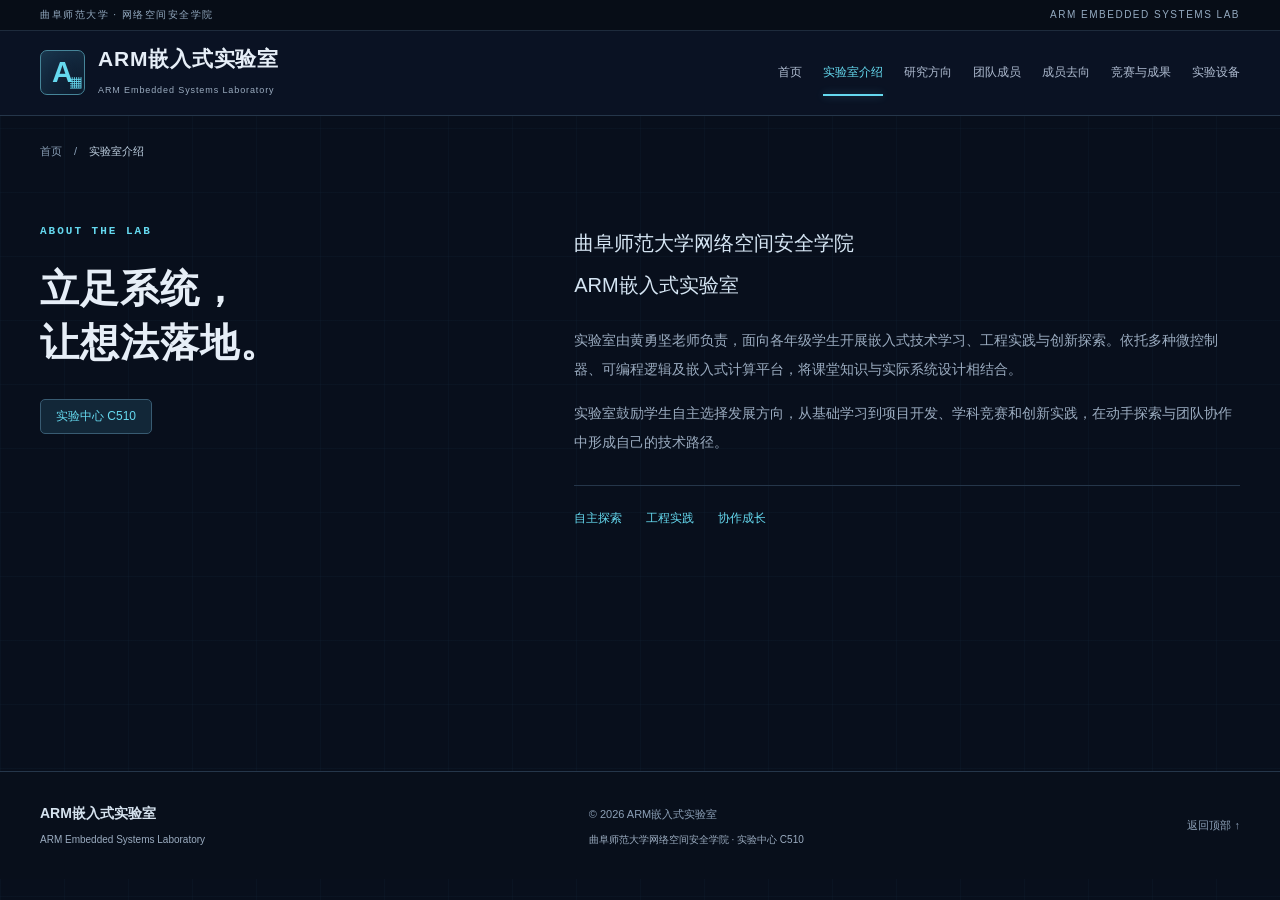
==== about.html @ e91c6789 "Add files via upload" ====
<!DOCTYPE html>

<html lang="zh-CN">
<head>
<meta charset="utf-8"/>
<meta content="width=device-width,initial-scale=1" name="viewport"/>
<meta content="曲阜师范大学网络空间安全学院 ARM嵌入式实验室 · 实验室介绍 · 实验中心 C510" name="description"/>
<title>实验室介绍 · ARM嵌入式实验室</title>
<link href="theme.css" rel="stylesheet"/>
<script defer="" src="script.js"></script>
</head>
<body class="page-about">
<a class="skip" href="#main">跳转到主要内容</a>
<div class="topbar">
<div class="container">
<span>曲阜师范大学 · 网络空间安全学院</span>
<span>ARM EMBEDDED SYSTEMS LAB</span>
</div>
</div>
<header>
<div class="container header-inner">
<a aria-label="ARM嵌入式实验室首页" class="brand" href="index.html">
<span aria-hidden="true" class="logo">A<span>▦</span></span>
<span>
<strong>ARM嵌入式实验室</strong>
<small>ARM Embedded Systems Laboratory</small>
</span>
</a>
<button aria-controls="nav" aria-expanded="false" class="menu-toggle">菜单 <span aria-hidden="true">☰</span></button>
<nav aria-label="主导航" id="nav">
<a href="index.html">首页</a>
<a aria-current="page" class="active" href="about.html">实验室介绍</a>
<a href="research.html">研究方向</a>
<a href="team.html">团队成员</a>
<a href="destinations.html">成员去向</a>
<a href="outputs.html">竞赛与成果</a>
<a href="equipment.html">实验设备</a>
</nav>
</div>
</header>
<main id="main"><div class="page-path container"><a href="index.html">首页</a><span aria-hidden="true">/</span><span>实验室介绍</span></div><section class="section container about" id="about">
<div>
<div class="eyebrow">ABOUT THE LAB</div>
<h2>立足系统，<br/>让想法落地。</h2>
<div class="location-pill">实验中心 C510</div>
</div>
<div>
<p class="lead">曲阜师范大学网络空间安全学院<br/>ARM嵌入式实验室</p>
<p>实验室由黄勇坚老师负责，面向各年级学生开展嵌入式技术学习、工程实践与创新探索。依托多种微控制器、可编程逻辑及嵌入式计算平台，将课堂知识与实际系统设计相结合。</p>
<p>实验室鼓励学生自主选择发展方向，从基础学习到项目开发、学科竞赛和创新实践，在动手探索与团队协作中形成自己的技术路径。</p>
<div class="about-notes">
<span>自主探索</span>
<span>工程实践</span>
<span>协作成长</span>
</div>
</div>
</section></main>
<footer>
<div class="container">
<div>
<strong>ARM嵌入式实验室</strong>
<p>ARM Embedded Systems Laboratory</p>
</div>
<div>
<span>© <span id="year">2026</span> ARM嵌入式实验室</span>
<p>曲阜师范大学网络空间安全学院 · 实验中心 C510</p>
<!-- 备案完成后，在这里添加真实备案号及 https://beian.miit.gov.cn/ 链接 -->
</div>
<a href="#main">返回顶部 ↑</a>
</div>
</footer>
</body>
</html>
---- theme.css ----
:root{color-scheme:dark;--bg:#080f1c;--surface:#101d30;--navy:#d9edf8;--blue:#65d9ef;--ink:#e6eef7;--muted:#9bacc0;--line:#25364a;--cyan:#65d9ef}
*{box-sizing:border-box}
html{scroll-behavior:smooth;scroll-padding-top:96px}
body{margin:0;background:var(--bg);color:var(--ink);font-family:"Microsoft YaHei","PingFang SC",Arial,sans-serif;line-height:1.8;background-image:linear-gradient(#16304726 1px,transparent 1px),linear-gradient(90deg,#16304726 1px,transparent 1px);background-size:64px 64px}
a{color:inherit;text-decoration:none}
button{font:inherit;cursor:pointer}
a:focus-visible,button:focus-visible{outline:2px solid var(--cyan);outline-offset:5px}
p{font-size:14px;color:var(--muted)}
h2{font-size:32px;line-height:1.4;font-weight:600;letter-spacing:1px;margin:12px 0 20px}
h3{font-size:20px;line-height:1.5;font-weight:600}
.container{max-width:1200px;width:calc(100% - 80px);margin:auto}
.topbar{background:#070d17;color:#93a9bf;border-bottom:1px solid #1e2b3c;padding:6px 0;font-size:10px;letter-spacing:1.5px}
.topbar .container{display:flex;justify-content:space-between}
header{position:sticky;top:0;z-index:20;background:#0b1424f2;backdrop-filter:blur(16px);border-bottom:1px solid var(--line)}
.header-inner{display:flex;align-items:center;justify-content:space-between;gap:24px;min-height:84px}
.brand{display:flex;align-items:center;gap:13px;flex-shrink:0}
.brand strong{font-size:21px;display:block;line-height:1.5;letter-spacing:.8px}
.brand small{font-size:9px;letter-spacing:.9px;color:var(--muted)}
.logo{width:45px;height:45px;position:relative;display:grid;place-items:center;font:700 29px Arial;color:var(--cyan);border:1px solid #468599;border-radius:7px;background:linear-gradient(145deg,#18324a,#0b1628);box-shadow:inset 0 0 18px #65d9ef0a}
.logo span{position:absolute;right:3px;bottom:3px;font-size:11px}
.header-inner nav{display:flex;gap:21px;align-items:center;min-height:84px;font-size:12px}
.header-inner nav a{position:relative;display:flex;align-items:center;min-height:84px;white-space:nowrap;color:#aebbd0;transition:color .2s}
.header-inner nav a:hover,.header-inner nav a.active{color:var(--cyan)}
.header-inner nav a.active:after{content:"";height:2px;background:var(--cyan);position:absolute;bottom:19px;left:0;right:0;box-shadow:0 0 8px #65d9ef55}
.menu-toggle{display:none;background:#102033;border:1px solid #31445a;color:var(--ink);border-radius:6px;padding:7px 12px;font-size:12px}
main{min-height:calc(100vh - 245px)}
.eyebrow,.portal-code{font-family:Consolas,"Courier New",monospace;color:var(--cyan);font-size:11px;letter-spacing:2px;font-weight:600}
.hero{position:relative;overflow:hidden;background:radial-gradient(ellipse at 85% 40%,#14385666,transparent 65%),linear-gradient(120deg,#0a1323dd,#0c1a2c88);border-bottom:1px solid var(--line)}
.hero-inner{display:grid;grid-template-columns:1fr 1fr;gap:50px;align-items:center;padding-top:65px;padding-bottom:60px}
.hero h1{font-size:clamp(32px,3.5vw,48px);letter-spacing:1.5px;line-height:1.5;margin:22px 0;color:#eef6fc}
.hero-copy>p{color:#9ad6e4;font-size:18px;margin:0 0 12px}
.hero-description{font-size:14px;color:var(--muted)}
.actions{display:flex;gap:28px;align-items:center;margin-top:30px}
.button{display:inline-flex;align-items:center;gap:26px;color:#081623;background:var(--cyan);padding:11px 20px;border:1px solid var(--cyan);border-radius:5px;font-size:13px;font-weight:600;transition:background .2s,box-shadow .2s}
.button:hover{background:#9eecf8;box-shadow:0 0 25px #65d9ef22}
.text-link{color:var(--cyan);font-size:13px}
.hero-highlights{display:flex;gap:34px;padding-top:24px;border-top:1px solid var(--line);margin-top:32px}
.hero-highlights>div,.hero-highlights>a{display:flex;flex-direction:column}
.hero-highlights strong{font:600 24px/1.5 Consolas,Arial,sans-serif;color:#e4f2fb;letter-spacing:1px}
.hero-highlights strong span{font-size:11px;margin-left:5px;font-weight:400;color:var(--muted)}
.hero-highlights>*>span{font-size:11px;color:var(--muted)}
.hero-highlights a:hover strong{color:var(--cyan)}
.chip-art{padding:22px 14px 20px;border:1px solid #2d4d66;border-radius:14px;background:linear-gradient(150deg,#12283d99,#091627cc);position:relative;box-shadow:0 18px 80px #0003}
.chip-art:before,.chip-art:after{content:"";position:absolute;width:32px;height:32px;border-color:var(--cyan);border-style:solid;pointer-events:none}
.chip-art:before{top:-1px;left:-1px;border-width:2px 0 0 2px;border-radius:14px 0 0 0}
.chip-art:after{bottom:-1px;right:-1px;border-width:0 2px 2px 0;border-radius:0 0 14px 0}
.system-label{display:flex;gap:9px;align-items:center;color:#9fc8dc;font:10px Consolas,monospace;letter-spacing:2px;padding:0 12px}
.signal-dot{width:6px;height:6px;background:var(--cyan);border-radius:50%;box-shadow:0 0 10px #65d9ef88}
.chip-art svg{display:block;width:100%;height:auto}
.chip-art svg>rect:first-of-type{opacity:.12}
.chip-art svg>g[fill="none"]{stroke:#4895ae;opacity:.75}
.chip-art svg>g[fill="#edf5fc"]{fill:#102b40;stroke:#65d9ef}
.chip-art svg>g[fill="#3c688b"]{fill:#9abed0}
.chip-art svg>rect[fill="#c7dceb"]{fill:#28516b}
.art-caption{display:block;text-align:center;color:#95b3c8;font-size:11px;letter-spacing:2px}
.home-overview{padding:44px 0 55px}
.section-heading{display:flex;justify-content:space-between;align-items:end;gap:24px;margin-bottom:28px}
.section-heading h2{margin-bottom:0}
.section-heading p{font-size:12px;margin:0 0 4px}
.portal-grid{display:grid;grid-template-columns:repeat(3,minmax(0,1fr));gap:16px}
.portal-card{display:block;background:linear-gradient(125deg,#122137,#0e1a2b);border:1px solid var(--line);padding:21px 24px;border-radius:8px;transition:border-color .2s,background .2s}
.portal-card:hover{border-color:#4a91a7;background:#15293e}
.portal-code{font-size:10px;letter-spacing:1.6px;color:#86a9c4}
.portal-card h3{font-size:18px;margin:12px 0 8px;display:flex;justify-content:space-between}
.portal-card h3 span{color:var(--cyan);font-size:16px}
.portal-card p{font-size:12px;margin:0}
.page-path{display:flex;gap:12px;align-items:center;padding-top:26px;font-size:11px;color:#8ba0b7}
.page-path a:hover{color:var(--cyan)}
.page-path>span:last-child{color:#bfd0e1}
.section{padding:38px 0 60px}
.about{display:grid;grid-template-columns:1fr 1.45fr;gap:75px;padding-top:60px;padding-bottom:90px}
.about h2{font-size:39px;margin:20px 0 28px}
.about .lead{font-size:20px;color:#d5e5f3;margin-top:0}
.about p{line-height:2.1}
.location-pill{display:inline-block;font-size:12px;color:var(--cyan);border:1px solid #385b72;padding:6px 15px;border-radius:5px;background:#122738}
.about-notes{display:flex;gap:24px;border-top:1px solid var(--line);padding-top:22px;margin-top:28px;font-size:12px;color:var(--cyan)}
.research-grid,.equipment-grid{display:grid;grid-template-columns:repeat(3,minmax(0,1fr));gap:22px}
.research-grid article,.equipment-grid article{position:relative;background:linear-gradient(145deg,#122238,#0e1b2d);border:1px solid var(--line);border-radius:10px;padding:30px;overflow:hidden}
.research-grid article{border-top:2px solid #459db5}
.number{position:absolute;right:25px;top:25px;color:#8298af;font:12px Consolas,monospace}
.symbol{color:var(--cyan);font-size:39px;margin-bottom:28px}
.research-grid h3{font-size:20px;margin:0 0 16px}
.research-grid p{font-size:14px;min-height:85px}
.tags{border-top:1px solid var(--line);padding-top:20px;margin-top:26px;font:10px/1.7 Consolas,monospace;letter-spacing:.8px;color:#8db9cd}
.team-grid{display:grid;grid-template-columns:1fr 1fr;gap:20px}
.team-grid article{display:flex;align-items:center;gap:20px;padding:24px;background:#111f32;border:1px solid var(--line);border-radius:9px}
.avatar{display:grid;place-items:center;width:60px;min-width:60px;height:64px;border:1px solid #36566b;background:#163146;color:var(--cyan);font-size:23px;border-radius:6px}
.team-grid h3{font-size:18px;margin:0 0 6px}
.team-grid p{font-size:12px;margin:0}
.member-roster{margin-top:32px}
.roster-heading{display:flex;justify-content:space-between;align-items:center;gap:20px;margin-bottom:20px}
.roster-heading h3{font-size:23px;margin:0 0 5px}
.roster-heading p{font-size:12px;margin:0}
.roster-heading>span,.destinations-intro>span{font-size:11px;color:var(--cyan);white-space:nowrap;padding:6px 13px;border:1px solid #365469;border-radius:20px;background:#112637}
.roster-list{border:1px solid var(--line);border-radius:10px;overflow:hidden;background:#0e1b2b}
.member-cohort{display:grid;grid-template-columns:125px minmax(0,1fr);gap:26px;align-items:center;padding:21px 26px;border-bottom:1px solid var(--line)}
.member-cohort:last-child{border-bottom:0}
.member-cohort:nth-child(odd){background:#122033}
.member-year{border-right:1px solid #304459}
.member-year h4{font:600 25px/1.3 Consolas,Arial,sans-serif;color:#d6e8f6;letter-spacing:1px;margin:0 0 5px}
.member-year h4 span{font-size:11px;font-weight:400;margin-left:7px;color:#9eb4c7}
.member-year>span{font-size:10px;color:var(--muted)}
.member-names{list-style:none;display:flex;flex-wrap:wrap;gap:9px;margin:0;padding:0}
.member-names li{font-size:13px;line-height:1.6;letter-spacing:1px;padding:7px 15px;min-width:84px;text-align:center;background:#182b40;border:1px solid #30485e;border-radius:5px;color:#dae7f3}
.growth-note{margin-top:24px;background:#102337;border-left:2px solid #65d9ef;border-radius:0 8px 8px 0;padding:18px 24px}
.growth-note strong{font-size:15px;color:#c5e7f0}
.growth-note p{font-size:12px;margin:8px 0 0}
.destinations-intro{display:flex;justify-content:space-between;align-items:center;gap:24px;margin-bottom:28px}
.destinations-intro p{max-width:660px;font-size:13px;margin:0}
.cohort-grid{display:grid;grid-template-columns:repeat(3,minmax(0,1fr));gap:22px;align-items:start}
.cohort{border:1px solid #2c445a;border-radius:10px;background:#101f31;overflow:hidden}
.cohort-heading{display:flex;justify-content:space-between;align-items:center;padding:24px;background:linear-gradient(120deg,#17384e,#13283b);border-bottom:1px solid #345368}
.cohort-heading h3{font:600 30px/1.3 Consolas,Arial,sans-serif;margin:0;color:#d6f2fa}
.cohort-heading h3 span{font-size:12px;margin-left:8px;font-weight:400}
.cohort-heading>span{font-size:10px;color:#a4c6d6}
.destination-list{margin:0;padding:0 24px}
.destination-list>div{padding:21px 0;border-bottom:1px solid var(--line)}
.destination-list>div:last-child{border:0}
.destination-list dt{font-size:17px;font-weight:600;letter-spacing:1px}
.destination-list dd{margin:7px 0 0;display:flex;align-items:baseline;gap:10px;font-size:13px;color:#a6c4d8;overflow-wrap:anywhere}
.destination-mark{color:var(--cyan);font-size:16px}
.destinations-footer{display:flex;align-items:center;gap:16px;padding-top:27px}
.destinations-footer p{font-size:12px;margin:0}
.destinations-footer a{margin-left:auto;font-size:12px;color:var(--cyan)}
.journey-line{width:36px;height:2px;background:#65d9ef}
.filters{display:flex;flex-wrap:wrap;gap:10px;margin:24px 0}
.filters button{border:1px solid #344a61;background:#101e30;color:#a6b8cd;border-radius:5px;padding:7px 18px;font-size:12px}
.filters button:hover{border-color:#65d9ef;color:var(--cyan)}
.filters button.selected{background:#65d9ef;color:#0a1926;border-color:#65d9ef}
.work-list{border:1px solid var(--line);border-radius:10px;overflow:hidden;background:#101e30}
.work-list article{display:grid;grid-template-columns:100px minmax(0,1fr) auto;align-items:center;gap:20px;padding:22px 24px;border-bottom:1px solid var(--line)}
.work-list article:last-child{border-bottom:0}
.work-list article[hidden]{display:none}
.work-list article:hover{background:#13263a}
.work-label{font-size:11px;color:#87bdcd;letter-spacing:1px}
.work-list h3{font-size:16px;margin:0}
.work-list p{font-size:12px;margin:6px 0 0}
.award{font-size:11px;color:#8de3f2;background:#153347;border:1px solid #2c5367;padding:5px 10px;border-radius:4px;white-space:nowrap}
.equipment-code{font:600 12px Consolas,monospace;letter-spacing:3px;color:var(--cyan)}
.equipment-grid h3{margin-top:24px}
.equipment-grid p{font-size:13px;min-height:60px}
.device-tags{display:flex;flex-wrap:wrap;gap:8px;margin-top:24px}
.device-tags span{font-size:11px;color:#a2d1e1;background:#193348;padding:4px 10px;border:1px solid #2f4d63;border-radius:4px}
footer{background:#080f1b;border-top:1px solid var(--line);padding:27px 0;color:#8ca0b7}
footer .container{display:flex;justify-content:space-between;align-items:center;gap:24px}
footer strong{color:#d6e3ef;font-size:14px}
footer p{font-size:10px;margin:3px 0}
footer span,footer a{font-size:11px}
footer a:hover{color:var(--cyan)}
.skip{position:fixed;top:-60px;left:12px;z-index:100;background:var(--cyan);color:#091423;padding:8px 15px}
.skip:focus{top:10px}
@media(max-width:1200px){.container{width:calc(100% - 48px)}.header-inner nav{gap:14px;font-size:11px}.brand strong{font-size:19px}.header-inner{gap:18px}}
@media(max-width:1100px){
    .menu-toggle{display:block;flex-shrink:0}
    .header-inner{min-height:76px}
    .header-inner nav{display:none;position:absolute;top:76px;left:0;right:0;min-height:0;flex-direction:column;align-items:stretch;padding:12px 24px;gap:0;background:#0d1a2b;border-bottom:1px solid #34465b;box-shadow:0 16px 25px #0004;font-size:13px}
    .header-inner nav.open{display:flex}
    .header-inner nav a{min-height:0;padding:11px 0}
    .header-inner nav a.active:after{right:auto;width:24px;bottom:5px}
    .hero-inner{gap:28px}.research-grid article,.equipment-grid article{padding:24px}
    .about{gap:45px}
    .work-list article{grid-template-columns:80px minmax(0,1fr)}
    .award{grid-column:2;justify-self:start}
}
@media(max-width:800px){
    .portal-grid{grid-template-columns:repeat(2,minmax(0,1fr))}
    .research-grid,.equipment-grid{grid-template-columns:1fr}
    .research-grid p,.equipment-grid p{min-height:0}
    .symbol{margin-bottom:15px}
    .cohort-grid{gap:14px}.cohort-heading{padding:20px 16px}.cohort-heading h3{font-size:25px}.destination-list{padding:0 16px}
    .destinations-intro{flex-direction:column;align-items:start;gap:14px}
    .team-grid{grid-template-columns:1fr}
}
@media(max-width:640px){
    .container{width:calc(100% - 36px)}
    .topbar .container>span:last-child{display:none}
    .topbar{font-size:9px;letter-spacing:.5px}
    .brand strong{font-size:17px}.brand small{font-size:8px;letter-spacing:.2px}.brand{gap:10px}.logo{width:38px;height:40px;font-size:25px}
    .header-inner{gap:10px;min-height:72px}.header-inner nav{top:72px}
    .hero-inner{grid-template-columns:1fr;gap:32px;padding:36px 0}
    .hero h1{font-size:32px}.hero-copy>.eyebrow{font-size:10px;letter-spacing:1px}
    .chip-art{max-width:460px;width:100%;margin:auto;padding-top:18px}
    .chip-art svg{max-height:270px}
    .hero-highlights{gap:30px;margin-top:28px;padding-top:20px}.hero-highlights strong{font-size:22px}
    .actions{gap:20px}.button{gap:20px;padding:10px 16px}
    .home-overview{padding:32px 0 40px}
    h2{font-size:27px}.section-heading{display:block;margin-bottom:24px}.section-heading p{margin-top:12px}
    .portal-grid{gap:12px}.portal-card{padding:18px 14px}.portal-card h3{font-size:16px;margin-top:10px}.portal-code{font-size:9px;letter-spacing:.5px}.portal-card p{font-size:11px}
    .section{padding:28px 0 42px}.page-path{padding-top:20px}
    .about{grid-template-columns:1fr;gap:28px;padding-top:32px}.about h2{font-size:32px;margin:16px 0 20px}.about .lead{font-size:18px}
    .roster-heading{flex-direction:column;align-items:start;gap:12px}.roster-heading h3{font-size:22px}
    .member-cohort{grid-template-columns:1fr;gap:16px;padding:20px}
    .member-year{display:flex;align-items:baseline;justify-content:space-between;border-right:0}.member-year h4{margin:0}
    .member-names{display:grid;grid-template-columns:repeat(3,minmax(0,1fr));gap:8px}.member-names li{min-width:0;padding:7px 4px;font-size:13px}
    .team-grid article{padding:20px;gap:16px}.team-grid h3{font-size:16px}.avatar{width:50px;min-width:50px;height:56px}
    .growth-note{padding:16px 18px}
    .cohort-grid{grid-template-columns:1fr;gap:18px}.cohort-heading{padding:20px 24px}.destination-list{padding:0 24px}
    .destination-list>div{display:grid;grid-template-columns:78px minmax(0,1fr);gap:12px;align-items:baseline;padding:20px 0}.destination-list dd{margin:0}.destination-list dt{font-size:16px}
    .destinations-footer{flex-wrap:wrap;gap:10px}.destinations-footer a{width:100%;margin:5px 0 0}
    .filters{gap:7px}.filters button{padding:6px 12px}
    .work-list article{grid-template-columns:1fr;gap:10px;padding:19px 20px}.work-list h3{font-size:15px}.award{grid-column:1;white-space:normal}
    footer .container{flex-direction:column;align-items:start;gap:14px}
}
@media(max-width:360px){.portal-grid{grid-template-columns:1fr}.hero-highlights{gap:20px}.brand strong{font-size:15px}.brand small{font-size:7px}}
@media(prefers-reduced-motion:reduce){html{scroll-behavior:auto}*,*::before,*::after{transition:none!important}}
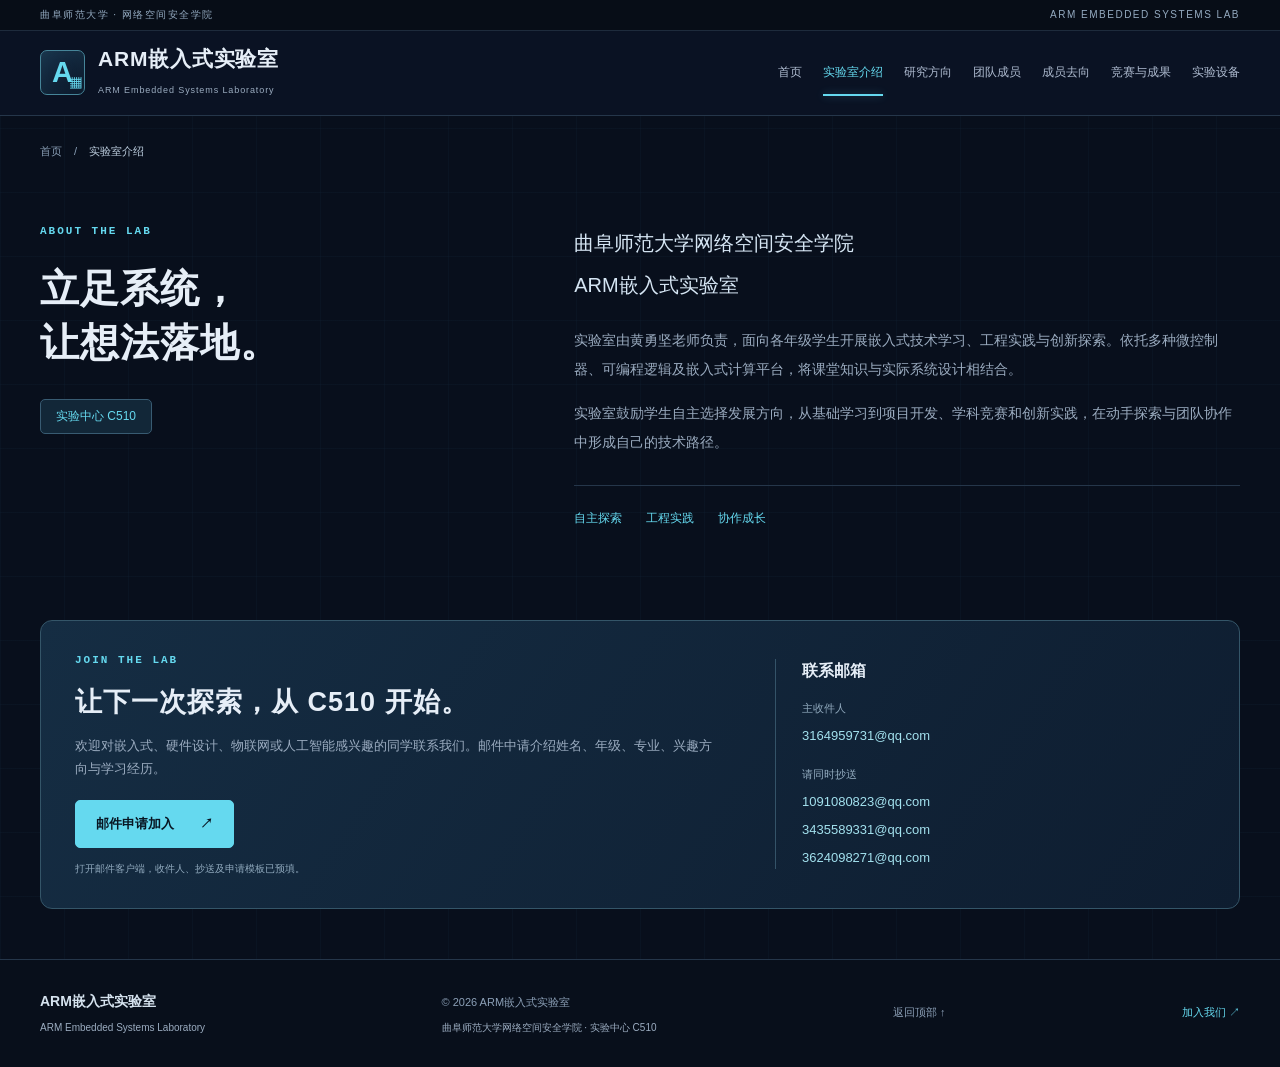
==== commit bebcf2d4: "Add files via upload" ====
--- a/about.html
+++ b/about.html
@@ -6,7 +6,7 @@
 <meta content="width=device-width,initial-scale=1" name="viewport"/>
 <meta content="曲阜师范大学网络空间安全学院 ARM嵌入式实验室 · 实验室介绍 · 实验中心 C510" name="description"/>
 <title>实验室介绍 · ARM嵌入式实验室</title>
-<link href="theme.css" rel="stylesheet"/>
+<link href="theme.css?v=20261012" rel="stylesheet"/>
 <script defer="" src="script.js"></script>
 </head>
 <body class="page-about">
@@ -54,6 +54,9 @@
 <span>协作成长</span>
 </div>
 </div>
+</section><section aria-labelledby="join-title" class="join-panel container" id="join">
+<div class="join-copy"><div class="eyebrow">JOIN THE LAB</div><h2 id="join-title">让下一次探索，从 C510 开始。</h2><p>欢迎对嵌入式、硬件设计、物联网或人工智能感兴趣的同学联系我们。邮件中请介绍姓名、年级、专业、兴趣方向与学习经历。</p><a class="button" href="mailto:3164959731@qq.com?cc=1091080823%40qq.com%2C3435589331%40qq.com%2C3624098271%40qq.com&amp;subject=ARM%E5%B5%8C%E5%85%A5%E5%BC%8F%E5%AE%9E%E9%AA%8C%E5%AE%A4%E5%8A%A0%E5%85%A5%E7%94%B3%E8%AF%B7&amp;body=%E8%80%81%E5%B8%88%E3%80%81%E5%AD%A6%E9%95%BF%E5%AD%A6%E5%A7%90%E5%A5%BD%EF%BC%81%0D%0A%0D%0A%E6%88%91%E5%B8%8C%E6%9C%9B%E5%8A%A0%E5%85%A5ARM%E5%B5%8C%E5%85%A5%E5%BC%8F%E5%AE%9E%E9%AA%8C%E5%AE%A4%E3%80%82%0D%0A%E5%A7%93%E5%90%8D%EF%BC%9A%0D%0A%E5%B9%B4%E7%BA%A7%20%2F%20%E4%B8%93%E4%B8%9A%EF%BC%9A%0D%0A%E8%81%94%E7%B3%BB%E6%96%B9%E5%BC%8F%EF%BC%9A%0D%0A%E6%84%9F%E5%85%B4%E8%B6%A3%E7%9A%84%E6%96%B9%E5%90%91%EF%BC%9A%0D%0A%E5%B7%B2%E6%9C%89%E5%9F%BA%E7%A1%80%E6%88%96%E9%A1%B9%E7%9B%AE%E7%BB%8F%E5%8E%86%EF%BC%88%E9%9B%B6%E5%9F%BA%E7%A1%80%E4%B9%9F%E5%8F%AF%E4%BB%8B%E7%BB%8D%E5%AD%A6%E4%B9%A0%E8%AE%A1%E5%88%92%EF%BC%89%EF%BC%9A%0D%0A%0D%0A%E8%B0%A2%E8%B0%A2%EF%BC%81">邮件申请加入 <span aria-hidden="true">↗</span></a><p class="join-hint">打开邮件客户端，收件人、抄送及申请模板已预填。</p></div>
+<div class="join-addresses"><h3>联系邮箱</h3><dl><div><dt>主收件人</dt><dd><a href="mailto:3164959731@qq.com">3164959731@qq.com</a></dd></div><div><dt>请同时抄送</dt><dd><a href="mailto:1091080823@qq.com">1091080823@qq.com</a><a href="mailto:3435589331@qq.com">3435589331@qq.com</a><a href="mailto:3624098271@qq.com">3624098271@qq.com</a></dd></div></dl></div>
 </section></main>
 <footer>
 <div class="container">
@@ -67,7 +70,7 @@
 <!-- 备案完成后，在这里添加真实备案号及 https://beian.miit.gov.cn/ 链接 -->
 </div>
 <a href="#main">返回顶部 ↑</a>
-</div>
+<a class="footer-join" href="about.html#join">加入我们 ↗</a></div>
 </footer>
 </body>
 </html>
--- a/theme.css
+++ b/theme.css
@@ -203,3 +203,75 @@
 }
 @media(max-width:360px){.portal-grid{grid-template-columns:1fr}.hero-highlights{gap:20px}.brand strong{font-size:15px}.brand small{font-size:7px}}
 @media(prefers-reduced-motion:reduce){html{scroll-behavior:auto}*,*::before,*::after{transition:none!important}}
+
+/* Growth data, recruitment and expandable learning resources. */
+.outcome-panel{margin:0 0 32px;padding:22px 26px;border:1px solid #345568;border-radius:10px;background:radial-gradient(ellipse at 95% 0,#1b4a5b44,transparent 70%),#101f30}
+.outcome-heading{display:flex;align-items:center;justify-content:space-between;gap:16px;margin-bottom:18px}
+.outcome-heading>span:last-child{font-size:10px;color:var(--muted)}
+.outcome-grid{display:grid;grid-template-columns:repeat(3,minmax(0,1fr))}
+.outcome-grid>div{display:flex;flex-direction:column;align-items:center;gap:6px;border-right:1px solid #2c4559}
+.outcome-grid>div:last-child{border:0}
+.outcome-grid strong{font:600 42px/1.2 Consolas,Arial,sans-serif;color:#a2effa;letter-spacing:1px}
+.outcome-grid strong span{font-size:22px;margin-left:4px;color:#69c4d9}
+.outcome-grid>div>span{font-size:13px;letter-spacing:1px;color:#d0e2ef}
+.join-panel{display:grid;grid-template-columns:1.5fr 1fr;align-items:center;gap:55px;margin-top:0;margin-bottom:50px;padding:30px 34px;border:1px solid #345568;border-radius:12px;background:linear-gradient(125deg,#152d43,#0e1d30);scroll-margin-top:95px}
+.join-panel h2{font-size:27px;margin:13px 0 12px}
+.join-copy>p{font-size:13px;margin:0 0 20px}
+.join-copy .join-hint{font-size:10px;color:#91aabe;margin:12px 0 0}
+.join-addresses{padding-left:26px;border-left:1px solid #345368;min-width:0}
+.join-addresses h3{font-size:16px;margin:0 0 16px}
+.join-addresses dl{margin:0}
+.join-addresses dl>div+div{margin-top:18px}
+.join-addresses dt{font-size:11px;color:#91aabe;margin-bottom:6px}
+.join-addresses dd{margin:0;display:flex;flex-direction:column;gap:6px}
+.join-addresses a{font:13px/1.7 Consolas,Arial,sans-serif;color:#a3e1ee;overflow-wrap:anywhere}
+.join-addresses a:hover,.event-source:hover{text-decoration:underline}
+.footer-join{color:var(--cyan);white-space:nowrap}
+.learning-list{padding-left:18px;margin:18px 0 0;font-size:12px;color:#a9bfd0;line-height:1.9}
+.learning-list li+li{margin-top:12px}
+.learning-list li::marker{color:var(--cyan)}
+.research-grid{align-items:start}
+.research-grid p{min-height:0}
+.detail-block{margin-top:36px}
+.subsection-heading{margin-bottom:20px}
+.subsection-heading h3{font-size:22px;margin:0 0 8px}
+.subsection-heading p{font-size:12px;margin:0;max-width:840px}
+.detail-grid{display:grid;grid-template-columns:repeat(2,minmax(0,1fr));gap:14px;align-items:start}
+.tech-detail{background:#101f31;border:1px solid #2c4258;border-radius:8px;overflow:hidden}
+.tech-detail[open]{border-color:#477589}
+.tech-detail summary{position:relative;cursor:pointer;padding:19px 42px 19px 22px;font-size:15px;font-weight:600;list-style:none;line-height:1.6}
+.tech-detail summary::-webkit-details-marker{display:none}
+.tech-detail summary:after{content:"+";position:absolute;right:20px;top:18px;color:var(--cyan);font:22px/1.3 Consolas,monospace}
+.tech-detail[open] summary:after{content:"−"}
+.tech-detail summary:hover{background:#142a3c}
+.tech-detail summary:focus-visible{outline:2px solid var(--cyan);outline-offset:-3px}
+.tech-detail>div{padding:0 22px 18px}
+.tech-detail p{font-size:13px;line-height:1.95;margin:0 0 12px}
+.tech-detail .practice-example{font-size:12px;color:#93d0df;margin:0}
+.detail-code{display:block;font:10px/1.8 Consolas,monospace;letter-spacing:2px;color:#8caec5;margin-bottom:5px}
+.tool-list{padding:0 22px 8px;margin:0}
+.tool-list>div{padding:14px 0;border-top:1px solid #293d51}
+.tool-list dt{font-size:13px;font-weight:600;color:#d5e4ef}
+.tool-list dd{font-size:12px;color:var(--muted);margin:7px 0 0;line-height:1.9}
+.workflow-strip{display:flex;justify-content:center;flex-wrap:wrap;gap:18px;padding:22px 16px;margin-top:22px;border:1px solid var(--line);border-radius:8px;font-size:12px;color:#b0c5d7;background:#0e1d2e}
+.workflow-strip b{color:var(--cyan);font-weight:400}
+.learning-path{display:grid;grid-template-columns:repeat(4,minmax(0,1fr));gap:16px}
+.learning-path article{padding:22px;background:#111f31;border:1px solid var(--line);border-radius:8px}
+.learning-path article>span{color:var(--cyan);font:12px Consolas,monospace;letter-spacing:2px}
+.learning-path h4{font-size:16px;margin:12px 0 8px}
+.learning-path p{font-size:12px;margin:0}
+.research-join{display:inline-block;margin-top:22px}
+.event-source{display:inline-block;color:#8cc9da;margin-left:8px;font-size:10px;white-space:nowrap}
+@media(max-width:900px){
+ .join-panel{gap:30px;padding:26px}.join-panel h2{font-size:24px}
+ .learning-path{grid-template-columns:repeat(2,minmax(0,1fr))}
+}
+@media(max-width:640px){
+ .outcome-panel{padding:20px 15px;margin-bottom:26px}.outcome-heading{align-items:start;flex-direction:column;gap:7px;margin-bottom:20px}
+ .outcome-grid strong{font-size:30px}.outcome-grid strong span{font-size:16px;margin-left:2px}.outcome-grid>div>span{font-size:11px;letter-spacing:0}
+ .join-panel{grid-template-columns:1fr;gap:24px;padding:24px 20px;margin-bottom:36px}.join-panel h2{font-size:24px}
+ .join-addresses{border-left:0;border-top:1px solid #345368;padding:22px 0 0}
+ .detail-grid{grid-template-columns:1fr}.detail-block{margin-top:30px}.subsection-heading h3{font-size:20px}
+ .tech-detail summary{padding-left:18px;font-size:14px}.tech-detail>div{padding-left:18px;padding-right:18px}.tool-list{padding-left:18px;padding-right:18px}
+ .learning-path{gap:12px}.learning-path article{padding:18px}.workflow-strip{gap:10px;font-size:11px}
+}
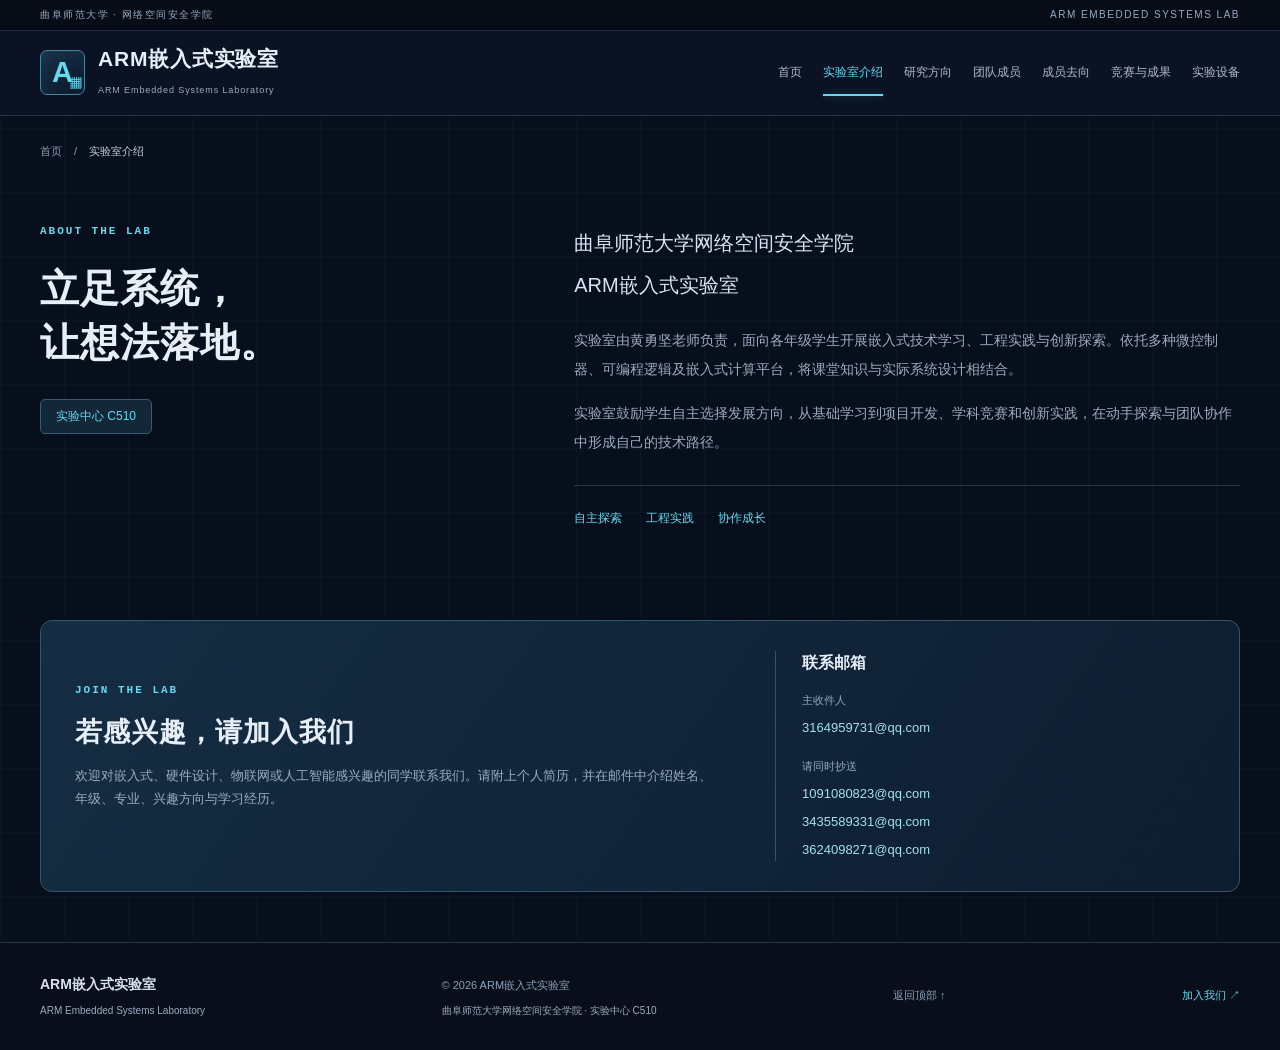
==== commit 7b55f489: "Add files via upload" ====
--- a/about.html
+++ b/about.html
@@ -6,7 +6,7 @@
 <meta content="width=device-width,initial-scale=1" name="viewport"/>
 <meta content="曲阜师范大学网络空间安全学院 ARM嵌入式实验室 · 实验室介绍 · 实验中心 C510" name="description"/>
 <title>实验室介绍 · ARM嵌入式实验室</title>
-<link href="theme.css?v=20261012" rel="stylesheet"/>
+<link href="theme.css?v=20261012b" rel="stylesheet"/>
 <script defer="" src="script.js"></script>
 </head>
 <body class="page-about">
@@ -55,8 +55,8 @@
 </div>
 </div>
 </section><section aria-labelledby="join-title" class="join-panel container" id="join">
-<div class="join-copy"><div class="eyebrow">JOIN THE LAB</div><h2 id="join-title">让下一次探索，从 C510 开始。</h2><p>欢迎对嵌入式、硬件设计、物联网或人工智能感兴趣的同学联系我们。邮件中请介绍姓名、年级、专业、兴趣方向与学习经历。</p><a class="button" href="mailto:3164959731@qq.com?cc=1091080823%40qq.com%2C3435589331%40qq.com%2C3624098271%40qq.com&amp;subject=ARM%E5%B5%8C%E5%85%A5%E5%BC%8F%E5%AE%9E%E9%AA%8C%E5%AE%A4%E5%8A%A0%E5%85%A5%E7%94%B3%E8%AF%B7&amp;body=%E8%80%81%E5%B8%88%E3%80%81%E5%AD%A6%E9%95%BF%E5%AD%A6%E5%A7%90%E5%A5%BD%EF%BC%81%0D%0A%0D%0A%E6%88%91%E5%B8%8C%E6%9C%9B%E5%8A%A0%E5%85%A5ARM%E5%B5%8C%E5%85%A5%E5%BC%8F%E5%AE%9E%E9%AA%8C%E5%AE%A4%E3%80%82%0D%0A%E5%A7%93%E5%90%8D%EF%BC%9A%0D%0A%E5%B9%B4%E7%BA%A7%20%2F%20%E4%B8%93%E4%B8%9A%EF%BC%9A%0D%0A%E8%81%94%E7%B3%BB%E6%96%B9%E5%BC%8F%EF%BC%9A%0D%0A%E6%84%9F%E5%85%B4%E8%B6%A3%E7%9A%84%E6%96%B9%E5%90%91%EF%BC%9A%0D%0A%E5%B7%B2%E6%9C%89%E5%9F%BA%E7%A1%80%E6%88%96%E9%A1%B9%E7%9B%AE%E7%BB%8F%E5%8E%86%EF%BC%88%E9%9B%B6%E5%9F%BA%E7%A1%80%E4%B9%9F%E5%8F%AF%E4%BB%8B%E7%BB%8D%E5%AD%A6%E4%B9%A0%E8%AE%A1%E5%88%92%EF%BC%89%EF%BC%9A%0D%0A%0D%0A%E8%B0%A2%E8%B0%A2%EF%BC%81">邮件申请加入 <span aria-hidden="true">↗</span></a><p class="join-hint">打开邮件客户端，收件人、抄送及申请模板已预填。</p></div>
-<div class="join-addresses"><h3>联系邮箱</h3><dl><div><dt>主收件人</dt><dd><a href="mailto:3164959731@qq.com">3164959731@qq.com</a></dd></div><div><dt>请同时抄送</dt><dd><a href="mailto:1091080823@qq.com">1091080823@qq.com</a><a href="mailto:3435589331@qq.com">3435589331@qq.com</a><a href="mailto:3624098271@qq.com">3624098271@qq.com</a></dd></div></dl></div>
+<div class="join-copy"><div class="eyebrow">JOIN THE LAB</div><h2 id="join-title">若感兴趣，请加入我们</h2><p>欢迎对嵌入式、硬件设计、物联网或人工智能感兴趣的同学联系我们。请附上个人简历，并在邮件中介绍姓名、年级、专业、兴趣方向与学习经历。</p></div>
+<div class="join-addresses"><h3>联系邮箱</h3><dl><div><dt>主收件人</dt><dd><span class="contact-email">3164959731@qq.com</span></dd></div><div><dt>请同时抄送</dt><dd><span class="contact-email">1091080823@qq.com</span><span class="contact-email">3435589331@qq.com</span><span class="contact-email">3624098271@qq.com</span></dd></div></dl></div>
 </section></main>
 <footer>
 <div class="container">
--- a/theme.css
+++ b/theme.css
@@ -224,7 +224,7 @@
 .join-addresses dl>div+div{margin-top:18px}
 .join-addresses dt{font-size:11px;color:#91aabe;margin-bottom:6px}
 .join-addresses dd{margin:0;display:flex;flex-direction:column;gap:6px}
-.join-addresses a{font:13px/1.7 Consolas,Arial,sans-serif;color:#a3e1ee;overflow-wrap:anywhere}
+.join-addresses a,.join-addresses .contact-email{font:13px/1.7 Consolas,Arial,sans-serif;color:#a3e1ee;overflow-wrap:anywhere}
 .join-addresses a:hover,.event-source:hover{text-decoration:underline}
 .footer-join{color:var(--cyan);white-space:nowrap}
 .learning-list{padding-left:18px;margin:18px 0 0;font-size:12px;color:#a9bfd0;line-height:1.9}
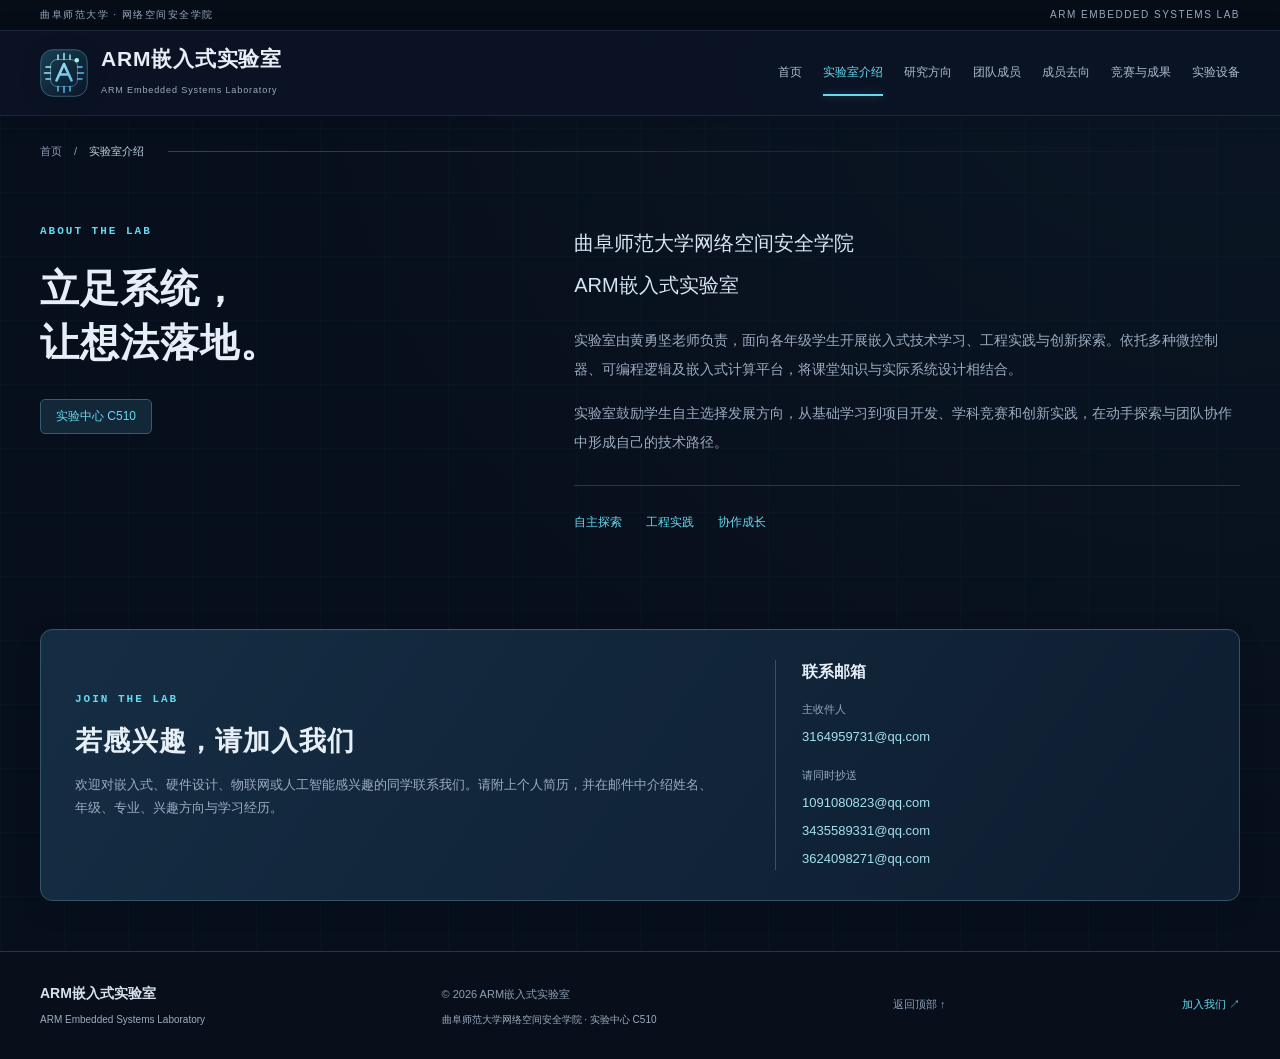
==== commit 1b587055: "Add files via upload" ====
--- a/about.html
+++ b/about.html
@@ -6,9 +6,9 @@
 <meta content="width=device-width,initial-scale=1" name="viewport"/>
 <meta content="曲阜师范大学网络空间安全学院 ARM嵌入式实验室 · 实验室介绍 · 实验中心 C510" name="description"/>
 <title>实验室介绍 · ARM嵌入式实验室</title>
-<link href="theme.css?v=20261012b" rel="stylesheet"/>
-<script defer="" src="script.js"></script>
-</head>
+<link href="theme.css?v=20261012d" rel="stylesheet"/>
+<script defer="" src="script.js?v=20261012d"></script>
+<link href="lab-mark.svg" rel="icon" type="image/svg+xml"/></head>
 <body class="page-about">
 <a class="skip" href="#main">跳转到主要内容</a>
 <div class="topbar">
@@ -20,7 +20,7 @@
 <header>
 <div class="container header-inner">
 <a aria-label="ARM嵌入式实验室首页" class="brand" href="index.html">
-<span aria-hidden="true" class="logo">A<span>▦</span></span>
+<span aria-hidden="true" class="logo"><img alt="" decoding="async" height="48" src="lab-mark.svg" width="48"/></span>
 <span>
 <strong>ARM嵌入式实验室</strong>
 <small>ARM Embedded Systems Laboratory</small>
--- a/theme.css
+++ b/theme.css
@@ -16,8 +16,8 @@
 .brand{display:flex;align-items:center;gap:13px;flex-shrink:0}
 .brand strong{font-size:21px;display:block;line-height:1.5;letter-spacing:.8px}
 .brand small{font-size:9px;letter-spacing:.9px;color:var(--muted)}
-.logo{width:45px;height:45px;position:relative;display:grid;place-items:center;font:700 29px Arial;color:var(--cyan);border:1px solid #468599;border-radius:7px;background:linear-gradient(145deg,#18324a,#0b1628);box-shadow:inset 0 0 18px #65d9ef0a}
-.logo span{position:absolute;right:3px;bottom:3px;font-size:11px}
+.logo{width:48px;height:48px;position:relative;display:grid;place-items:center;flex-shrink:0;border-radius:13px;box-shadow:0 4px 18px #06132144}
+.logo img{display:block;width:100%;height:100%}
 .header-inner nav{display:flex;gap:21px;align-items:center;min-height:84px;font-size:12px}
 .header-inner nav a{position:relative;display:flex;align-items:center;min-height:84px;white-space:nowrap;color:#aebbd0;transition:color .2s}
 .header-inner nav a:hover,.header-inner nav a.active{color:var(--cyan)}
@@ -227,6 +227,13 @@
 .join-addresses a,.join-addresses .contact-email{font:13px/1.7 Consolas,Arial,sans-serif;color:#a3e1ee;overflow-wrap:anywhere}
 .join-addresses a:hover,.event-source:hover{text-decoration:underline}
 .footer-join{color:var(--cyan);white-space:nowrap}
+.direction-grid{display:grid;grid-template-columns:repeat(3,minmax(0,1fr));gap:24px}
+.direction-grid article{padding:8px 22px 8px 0;border-right:1px solid #30495a}
+.direction-grid article:last-child{border-right:0;padding-right:0}
+.direction-code{font:9px/1.7 Consolas,monospace;letter-spacing:1.5px;color:#80bdce}
+.direction-grid h3{font-size:23px;letter-spacing:1px;margin:8px 0 9px;color:#d6eef4}
+.direction-grid p{font-size:12px;margin:0;color:#9fb5c8}
+.hero-highlights .infinity-symbol{font-family:Arial,sans-serif;font-size:34px;line-height:36px;font-weight:400;color:#a4e7ec}
 .learning-list{padding-left:18px;margin:18px 0 0;font-size:12px;color:#a9bfd0;line-height:1.9}
 .learning-list li+li{margin-top:12px}
 .learning-list li::marker{color:var(--cyan)}
@@ -274,4 +281,81 @@
  .detail-grid{grid-template-columns:1fr}.detail-block{margin-top:30px}.subsection-heading h3{font-size:20px}
  .tech-detail summary{padding-left:18px;font-size:14px}.tech-detail>div{padding-left:18px;padding-right:18px}.tool-list{padding-left:18px;padding-right:18px}
  .learning-path{gap:12px}.learning-path article{padding:18px}.workflow-strip{gap:10px;font-size:11px}
-}
+ .direction-grid{grid-template-columns:1fr;gap:0}
+ .direction-grid article{padding:15px 0;border-right:0;border-bottom:1px solid #30495a}
+ .direction-grid article:first-child{padding-top:0}.direction-grid article:last-child{padding-bottom:0;border-bottom:0}
+ .direction-grid h3{font-size:20px;margin:4px 0 5px}
+}
+
+/* Restrained light, depth and motion; all content is visible without scripts. */
+body{background-image:radial-gradient(ellipse at 95% 0,#1c455a21,transparent 55%),linear-gradient(#16304720 1px,transparent 1px),linear-gradient(90deg,#16304720 1px,transparent 1px);background-size:100% 1100px,64px 64px,64px 64px;background-repeat:no-repeat,repeat,repeat}
+header{box-shadow:0 5px 25px #030b1826;border-bottom-color:#344c6266}
+.hero{isolation:isolate}
+.hero:before{content:"";position:absolute;z-index:-1;right:-120px;top:-120px;width:680px;height:680px;border-radius:50%;pointer-events:none;background:radial-gradient(circle,#4183a822,transparent 65%)}
+.hero h1{background:linear-gradient(115deg,#f0f7fc 20%,#d2e9f5 70%,#8dc9d9);background-clip:text;-webkit-background-clip:text;color:transparent}
+.chip-art{box-shadow:0 24px 70px #02091445,inset 0 1px 0 #d6f3ff0d}
+.chip-art .circuit-flow{stroke-dasharray:10 190;stroke-linecap:round;opacity:0}
+.portal-card{position:relative;overflow:hidden;isolation:isolate;border-color:#31485e88;box-shadow:inset 0 1px 0 #d5efff06}
+.portal-card:before{content:"";position:absolute;inset:0;z-index:-1;pointer-events:none;opacity:0;background:radial-gradient(ellipse at 100% 0,#4ca7c120,transparent 70%)}
+.cohort,.team-grid article,.equipment-grid article,.research-grid article,.join-panel{box-shadow:0 8px 30px #02091414,inset 0 1px 0 #d5efff05}
+.cohort-heading{background:radial-gradient(ellipse at 100% 0,#4ba3b523,transparent 70%),linear-gradient(120deg,#17384e,#13283b)}
+.member-names li{background:linear-gradient(130deg,#1a3046,#16283c);border-color:#36516988}
+.contact-email{user-select:all}
+@media(prefers-reduced-motion:no-preference){
+ main{animation:page-arrive .55s cubic-bezier(.2,.7,.3,1) both}
+ .hero:before{animation:ambient-arrive 3.5s ease-out both}
+ .chip-art{animation:chip-arrive 1s cubic-bezier(.2,.7,.3,1) both}
+ .chip-art .circuit-flow{animation:circuit-travel 2s linear 2}
+ .portal-card,.cohort,.logo,.member-names li,.button{transition:transform .3s ease,border-color .3s ease,box-shadow .3s ease,background .3s ease}
+ .portal-card:before{transition:opacity .4s ease}
+ .portal-card h3 span,.text-link span{display:inline-block;transition:transform .3s ease}
+ .tech-detail[open]>div,.tech-detail[open]>.tool-list{animation:detail-arrive .25s ease-out}
+}
+@media(hover:hover) and (pointer:fine){
+ .brand:hover .logo{transform:translateY(-1px);box-shadow:0 5px 24px #55bbd222}
+ .portal-card:hover{transform:translateY(-4px);box-shadow:0 14px 32px #01081440;border-color:#568da3}
+ .portal-card:hover:before{opacity:1}
+ .portal-card:hover h3 span,.text-link:hover span{transform:translate(3px,-2px)}
+ .cohort:hover{border-color:#477187;box-shadow:0 12px 32px #01081430}
+ .member-names li:hover{border-color:#527c91;transform:translateY(-2px)}
+ .button:hover{transform:translateY(-2px)}
+}
+@keyframes page-arrive{from{opacity:0;transform:translateY(9px)}to{opacity:1;transform:translateY(0)}}
+@keyframes chip-arrive{from{opacity:0;transform:translateY(12px)}to{opacity:1;transform:translateY(0)}}
+@keyframes ambient-arrive{from{opacity:.25;transform:translate(35px,-25px)}to{opacity:1;transform:translate(0,0)}}
+@keyframes circuit-travel{0%{stroke-dashoffset:200;opacity:0}15%{opacity:.8}85%{opacity:.8}100%{stroke-dashoffset:0;opacity:0}}
+@keyframes detail-arrive{from{opacity:0;transform:translateY(-4px)}to{opacity:1;transform:translateY(0)}}
+@media(prefers-reduced-motion:reduce){*,*::before,*::after{animation:none!important;transition:none!important}.chip-art .circuit-flow{display:none}}
+
+/* Shared interaction layer for every page, including lists and detail panels. */
+.fx-surface{position:relative;isolation:isolate}
+.fx-surface:after{content:"";position:absolute;inset:0;z-index:1;pointer-events:none;border-radius:inherit;opacity:0;background:radial-gradient(260px circle at var(--light-x,50%) var(--light-y,30%),#9beafc16,transparent 75%)}
+.fx-surface.fx-lit:after{opacity:1}
+.fx-surface:focus-within{outline:1px solid #57899c;outline-offset:2px}
+.page-path:after{content:"";height:1px;flex:1;margin-left:12px;background:linear-gradient(90deg,#56849c77,transparent);transform-origin:left}
+.about-notes span{padding:4px 0;border-bottom:1px solid transparent}
+.research-grid .symbol,.equipment-code,.learning-path article>span{display:inline-block}
+.member-cohort:hover .member-year h4,.cohort:hover .cohort-heading h3{color:#b7f0f6}
+.destination-list>div{border-radius:4px}
+@media(prefers-reduced-motion:no-preference){
+ .fx-surface:after{transition:opacity .35s ease}
+ .team-grid article,.equipment-grid article,.research-grid article,.learning-path article,.tech-detail,.work-list article,.destination-list>div{transition:border-color .3s ease,box-shadow .3s ease,background .3s ease,transform .3s ease}
+ .research-grid .symbol,.equipment-code,.learning-path article>span,.avatar,.member-year h4,.cohort-heading h3,.filters button,.about-notes span{transition:transform .3s ease,color .3s ease,border-color .3s ease,box-shadow .3s ease}
+ .page-path:after{animation:path-light .9s ease-out both}
+ .about-notes span{animation:detail-arrive .6s ease-out both}
+ .about-notes span:nth-child(2){animation-delay:.1s}.about-notes span:nth-child(3){animation-delay:.2s}
+}
+@media(hover:hover) and (pointer:fine){
+ .research-grid article:hover,.equipment-grid article:hover,.team-grid article:hover,.learning-path article:hover{transform:translateY(-4px);border-color:#538597;box-shadow:0 14px 36px #02091444}
+ .research-grid article:hover .symbol{transform:translateY(-3px);color:#a7edf4}
+ .equipment-grid article:hover .equipment-code{color:#c0f5fa;transform:translateX(3px)}
+ .team-grid article:hover .avatar{border-color:#72bbca;box-shadow:0 0 22px #55c5d71a}
+ .learning-path article:hover>span{transform:translateX(3px);color:#c0f5fa}
+ .tech-detail:hover{border-color:#538597;box-shadow:0 6px 24px #0209142b}
+ .work-list article:hover{background:#163047;box-shadow:inset 3px 0 #73d6e5}
+ .destination-list>div:hover{background:#18374b66}
+ .about-notes span:hover{border-bottom-color:#65d9ef;color:#c1f5fa;transform:translateY(-2px)}
+ .filters button:hover{transform:translateY(-2px);box-shadow:0 4px 15px #02091433}
+}
+@keyframes path-light{from{transform:scaleX(0);opacity:0}to{transform:scaleX(1);opacity:1}}
+@media(prefers-reduced-motion:reduce){.fx-surface:after{display:none}}
